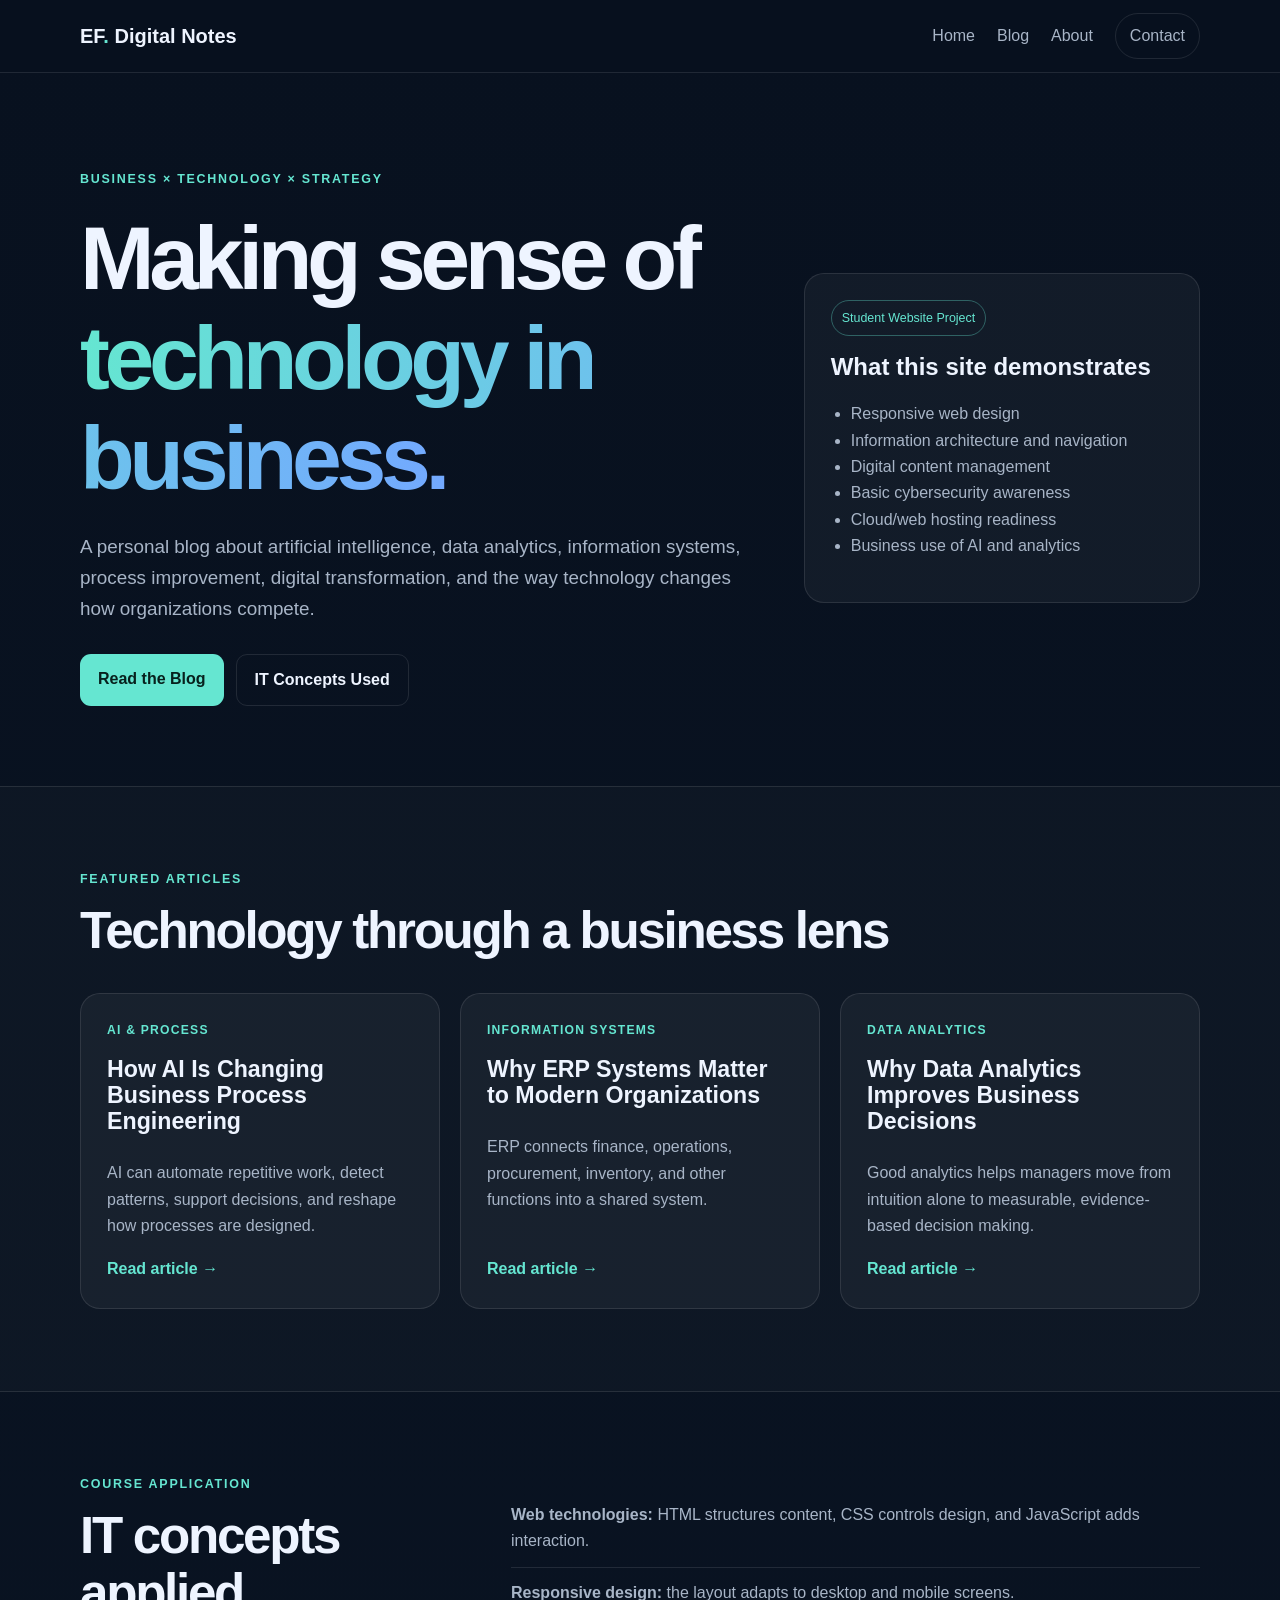
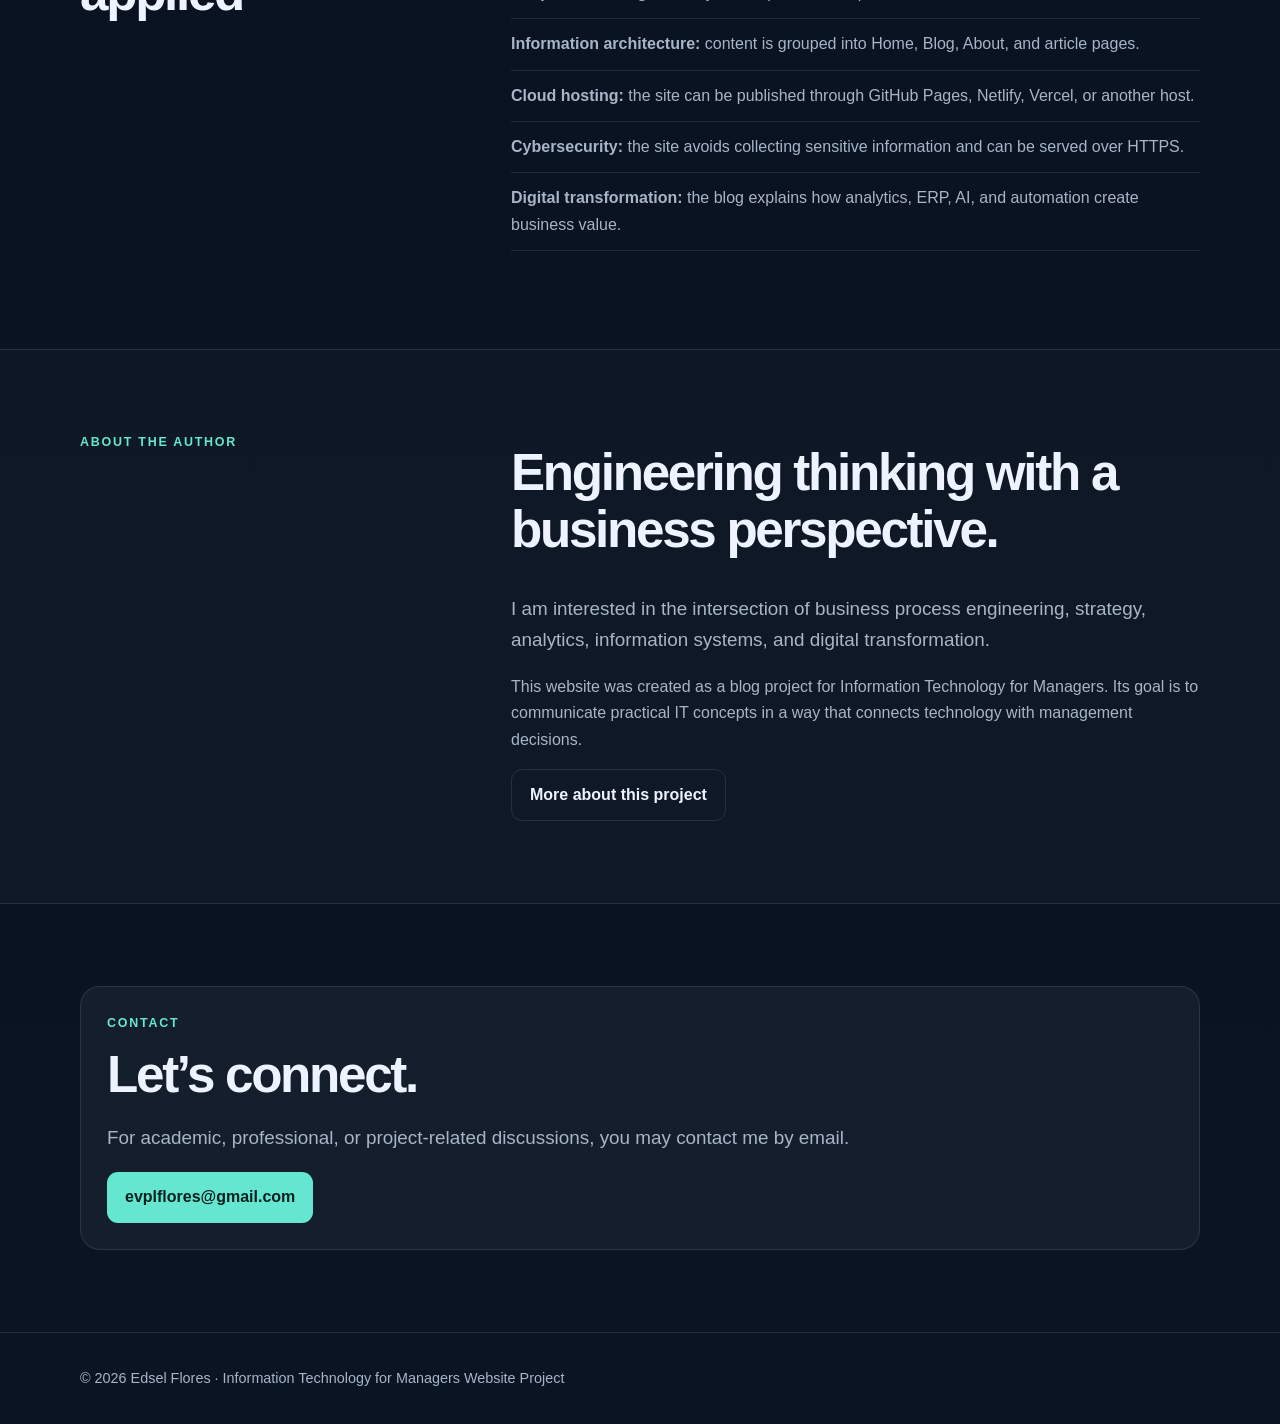
==== index.html @ a30484a8 "Add files via upload" ====
<!doctype html><html lang="en"><head><meta charset="utf-8"><meta name="viewport" content="width=device-width,initial-scale=1"><title>Edsel Flores | Business, Technology & Strategy</title><meta name="description" content="A personal blog on technology, analytics, information systems, and business strategy."><link rel="stylesheet" href="styles.css"></head><body><header><div class="container nav"><a class="brand" href="index.html">EF<span>.</span> Digital Notes</a><nav><a href="index.html">Home</a><a href="blog.html">Blog</a><a href="about.html">About</a><a class="cta" href="index.html#contact">Contact</a></nav></div></header>
<main>
<section class="hero"><div class="container hero-grid"><div><div class="kicker">BUSINESS × TECHNOLOGY × STRATEGY</div><h1>Making sense of <span>technology in business.</span></h1><p class="lead">A personal blog about artificial intelligence, data analytics, information systems, process improvement, digital transformation, and the way technology changes how organizations compete.</p><div class="buttons"><a class="btn primary" href="blog.html">Read the Blog</a><a class="btn secondary" href="#it-concepts">IT Concepts Used</a></div></div><div class="card hero-card"><div class="badge">Student Website Project</div><h2 style="margin-top:18px">What this site demonstrates</h2><ul><li>Responsive web design</li><li>Information architecture and navigation</li><li>Digital content management</li><li>Basic cybersecurity awareness</li><li>Cloud/web hosting readiness</li><li>Business use of AI and analytics</li></ul></div></div></section>
<section class="section alt"><div class="container"><div class="kicker">FEATURED ARTICLES</div><h2 class="section-title">Technology through a business lens</h2><div class="grid3">
<article class="card blog-card"><div class="meta">AI & PROCESS</div><h3>How AI Is Changing Business Process Engineering</h3><p>AI can automate repetitive work, detect patterns, support decisions, and reshape how processes are designed.</p><a class="read" href="articles/ai-process.html">Read article →</a></article>
<article class="card blog-card"><div class="meta">INFORMATION SYSTEMS</div><h3>Why ERP Systems Matter to Modern Organizations</h3><p>ERP connects finance, operations, procurement, inventory, and other functions into a shared system.</p><a class="read" href="articles/erp.html">Read article →</a></article>
<article class="card blog-card"><div class="meta">DATA ANALYTICS</div><h3>Why Data Analytics Improves Business Decisions</h3><p>Good analytics helps managers move from intuition alone to measurable, evidence-based decision making.</p><a class="read" href="articles/data-analytics.html">Read article →</a></article>
</div></div></section>
<section class="section" id="it-concepts"><div class="container two-col"><div><div class="kicker">COURSE APPLICATION</div><h2 class="section-title">IT concepts applied</h2></div><div><ul class="list-clean"><li><strong>Web technologies:</strong> HTML structures content, CSS controls design, and JavaScript adds interaction.</li><li><strong>Responsive design:</strong> the layout adapts to desktop and mobile screens.</li><li><strong>Information architecture:</strong> content is grouped into Home, Blog, About, and article pages.</li><li><strong>Cloud hosting:</strong> the site can be published through GitHub Pages, Netlify, Vercel, or another host.</li><li><strong>Cybersecurity:</strong> the site avoids collecting sensitive information and can be served over HTTPS.</li><li><strong>Digital transformation:</strong> the blog explains how analytics, ERP, AI, and automation create business value.</li></ul></div></div></section>
<section class="section alt"><div class="container two-col"><div class="kicker">ABOUT THE AUTHOR</div><div><h2 class="section-title">Engineering thinking with a business perspective.</h2><p class="lead">I am interested in the intersection of business process engineering, strategy, analytics, information systems, and digital transformation.</p><p style="color:var(--muted)">This website was created as a blog project for Information Technology for Managers. Its goal is to communicate practical IT concepts in a way that connects technology with management decisions.</p><a class="btn secondary" href="about.html">More about this project</a></div></div></section>
<section class="section" id="contact"><div class="container card"><div class="kicker">CONTACT</div><h2 class="section-title" style="margin-bottom:14px">Let’s connect.</h2><p class="lead">For academic, professional, or project-related discussions, you may contact me by email.</p><a class="btn primary" href="mailto:evplflores@gmail.com">evplflores@gmail.com</a></div></section>
</main><footer><div class="container">© 2026 Edsel Flores · Information Technology for Managers Website Project</div></footer><script src="script.js"></script></body></html>
---- styles.css ----
:root{--bg:#08111f;--panel:#111f33;--text:#eef4ff;--muted:#a8b5c7;--line:rgba(255,255,255,.10);--accent:#65e6d1;--accent2:#73a9ff;--max:1120px}
*{box-sizing:border-box}html{scroll-behavior:smooth}body{margin:0;font-family:Arial,Helvetica,sans-serif;background:linear-gradient(180deg,var(--bg),#0a1423);color:var(--text);line-height:1.65}a{color:inherit;text-decoration:none}.container{width:min(var(--max),calc(100% - 36px));margin:auto}
header{position:sticky;top:0;z-index:20;background:rgba(8,17,31,.92);backdrop-filter:blur(14px);border-bottom:1px solid var(--line)}.nav{min-height:72px;display:flex;align-items:center;justify-content:space-between;gap:20px}.brand{font-size:1.25rem;font-weight:800}.brand span{color:var(--accent)}nav{display:flex;gap:22px;align-items:center}nav a{color:var(--muted)}nav a:hover{color:#fff}.cta{border:1px solid var(--line);padding:9px 14px;border-radius:999px}
.hero{padding:96px 0 80px}.hero-grid{display:grid;grid-template-columns:1.35fr .8fr;gap:55px;align-items:center}.kicker{color:var(--accent);font-size:.78rem;font-weight:800;letter-spacing:.14em}h1,h2,h3{line-height:1.12;margin-top:0}h1{font-size:clamp(3rem,7vw,6.4rem);letter-spacing:-.06em;margin:18px 0 22px}h1 span{background:linear-gradient(90deg,var(--accent),var(--accent2));-webkit-background-clip:text;color:transparent}.lead{font-size:1.18rem;color:var(--muted);max-width:760px}
.buttons{display:flex;gap:12px;flex-wrap:wrap;margin-top:30px}.btn{display:inline-block;padding:12px 18px;border-radius:11px;font-weight:700}.primary{background:var(--accent);color:#07211d}.secondary{border:1px solid var(--line)}.card{background:rgba(255,255,255,.045);border:1px solid var(--line);border-radius:20px;padding:26px}.hero-card ul{padding-left:20px;color:var(--muted)}
.section{padding:82px 0}.alt{background:rgba(255,255,255,.018);border-block:1px solid var(--line)}.section-title{font-size:clamp(2.1rem,4vw,3.7rem);letter-spacing:-.045em;margin:12px 0 34px}.grid3{display:grid;grid-template-columns:repeat(3,1fr);gap:20px}.blog-card{display:flex;flex-direction:column;min-height:300px}.meta{color:var(--accent);font-size:.76rem;font-weight:800;letter-spacing:.1em}.blog-card h3{font-size:1.45rem;margin:16px 0 10px}.blog-card p{color:var(--muted)}.read{margin-top:auto;color:var(--accent);font-weight:700}
.two-col{display:grid;grid-template-columns:.7fr 1.3fr;gap:60px}.list-clean{list-style:none;padding:0}.list-clean li{padding:12px 0;border-bottom:1px solid var(--line);color:var(--muted)}footer{padding:34px 0;border-top:1px solid var(--line);color:var(--muted);font-size:.9rem}.article{padding:80px 0}.article-wrap{max-width:820px;margin:auto}.article h1{font-size:clamp(2.5rem,6vw,4.8rem)}.article h2{margin-top:38px;font-size:1.8rem}.article p,.article li{color:#c5d0df}.badge{display:inline-block;padding:7px 10px;border-radius:999px;border:1px solid rgba(101,230,209,.35);color:var(--accent);font-size:.78rem}.note{border-left:3px solid var(--accent);padding:14px 18px;background:rgba(101,230,209,.06);border-radius:8px;color:#dbe8f5}
@media(max-width:850px){.hero-grid,.two-col,.grid3{grid-template-columns:1fr}.hero{padding-top:70px}}@media(max-width:560px){nav a:not(.cta){display:none}.section{padding:64px 0}.hero{padding-bottom:55px}h1{font-size:3.2rem}}
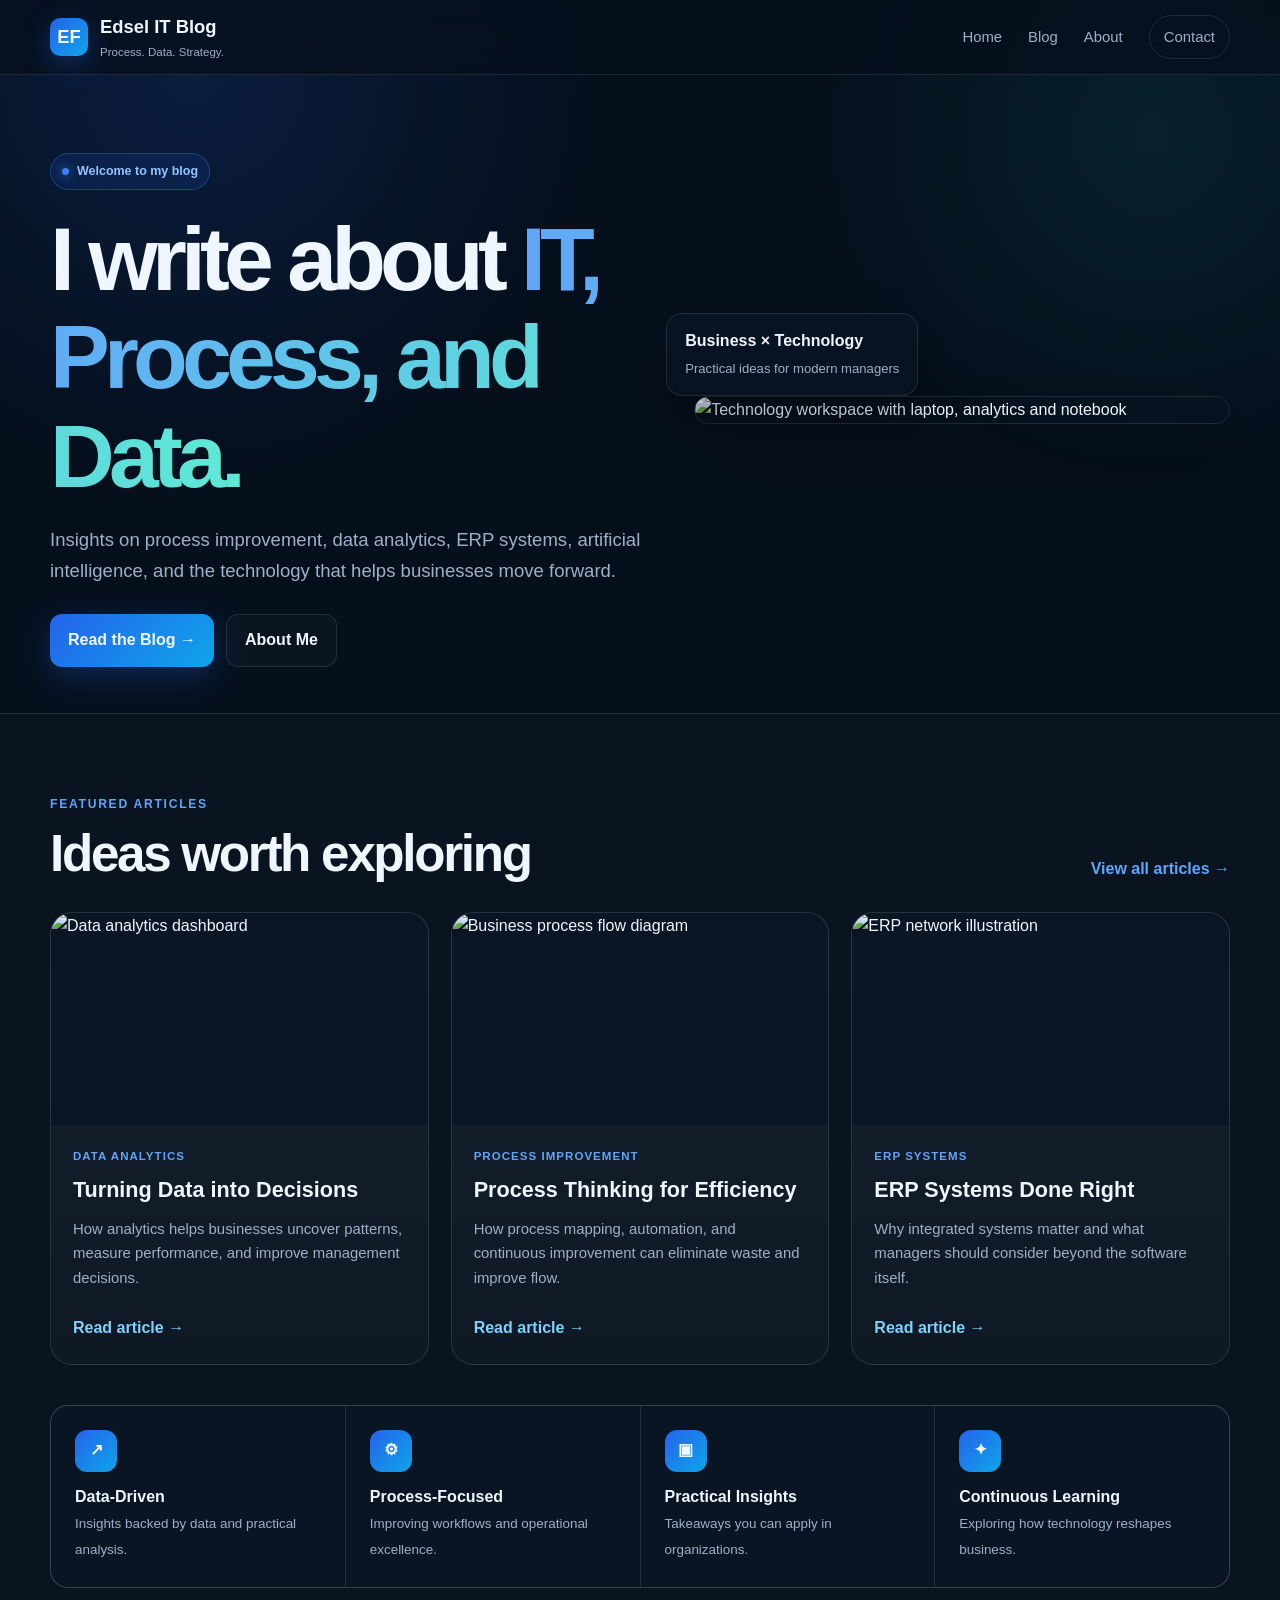
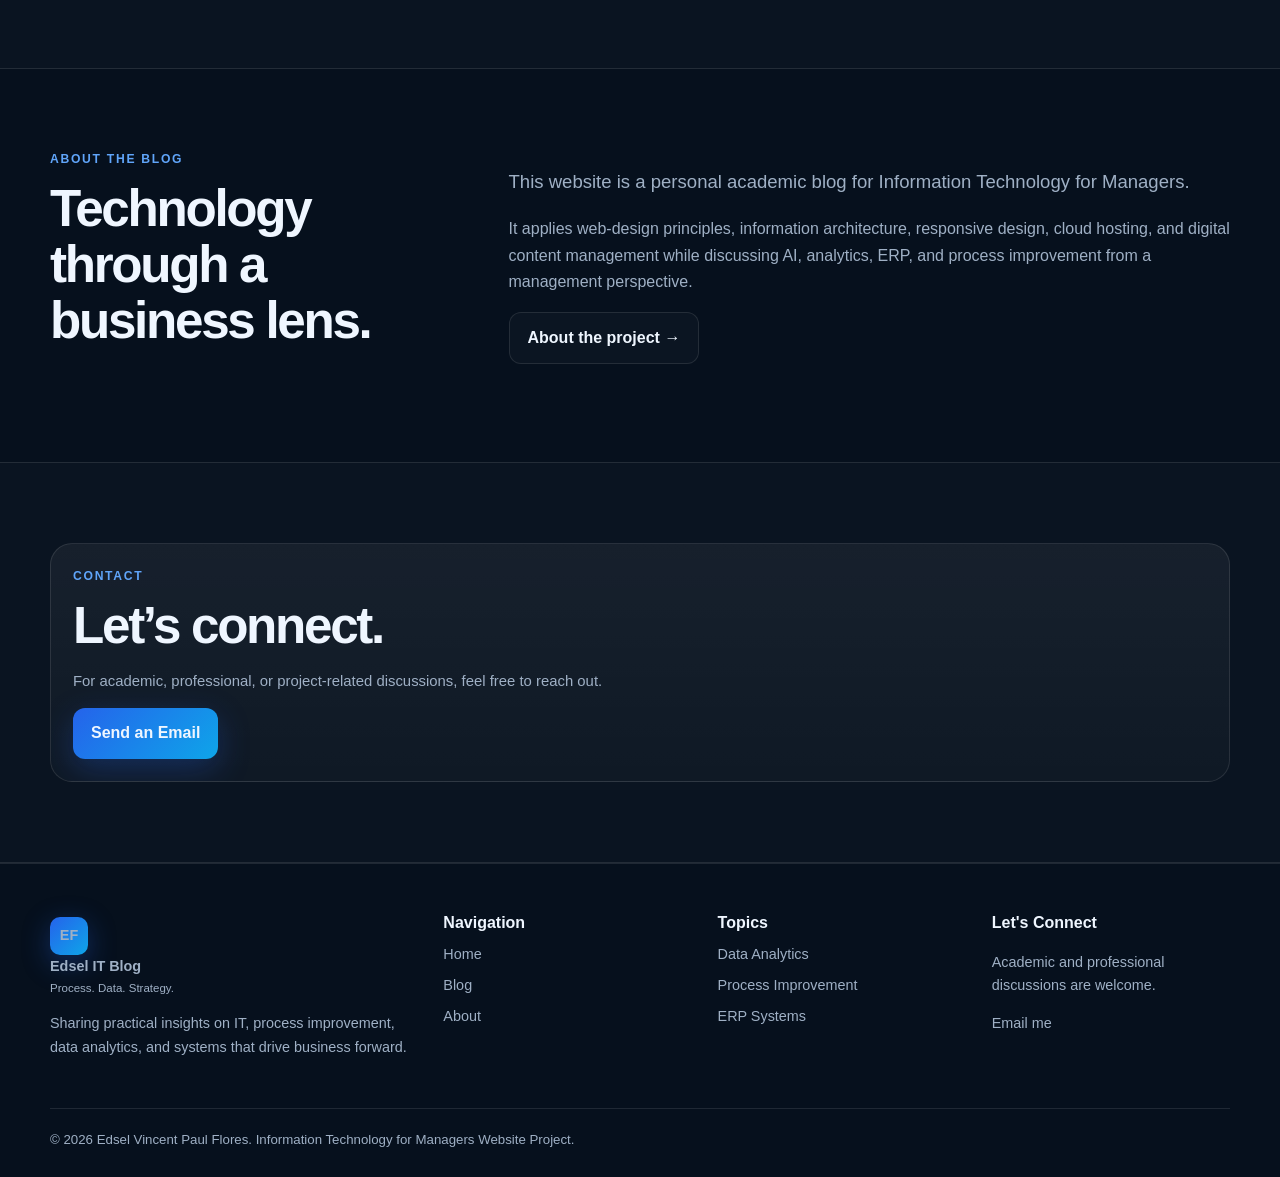
==== commit 14b9e540: "Add files via upload" ====
--- a/index.html
+++ b/index.html
@@ -1,12 +1,36 @@
-<!doctype html><html lang="en"><head><meta charset="utf-8"><meta name="viewport" content="width=device-width,initial-scale=1"><title>Edsel Flores | Business, Technology & Strategy</title><meta name="description" content="A personal blog on technology, analytics, information systems, and business strategy."><link rel="stylesheet" href="styles.css"></head><body><header><div class="container nav"><a class="brand" href="index.html">EF<span>.</span> Digital Notes</a><nav><a href="index.html">Home</a><a href="blog.html">Blog</a><a href="about.html">About</a><a class="cta" href="index.html#contact">Contact</a></nav></div></header>
+<!doctype html><html lang="en"><head><meta charset="utf-8"><meta name="viewport" content="width=device-width,initial-scale=1"><title>Edsel IT Blog | Process, Data & Strategy</title><meta name="description" content="A personal blog about IT, process improvement, data analytics, ERP systems and digital transformation."><link rel="stylesheet" href="styles.css"></head><body>
+<header><div class="container nav">
+<a class="brand" href="index.html"><span class="logo">EF</span><span>Edsel IT Blog<small>Process. Data. Strategy.</small></span></a>
+<nav><a href="index.html">Home</a><a href="blog.html">Blog</a><a href="about.html">About</a><a class="nav-cta" href="index.html#contact">Contact</a></nav>
+</div></header>
 <main>
-<section class="hero"><div class="container hero-grid"><div><div class="kicker">BUSINESS × TECHNOLOGY × STRATEGY</div><h1>Making sense of <span>technology in business.</span></h1><p class="lead">A personal blog about artificial intelligence, data analytics, information systems, process improvement, digital transformation, and the way technology changes how organizations compete.</p><div class="buttons"><a class="btn primary" href="blog.html">Read the Blog</a><a class="btn secondary" href="#it-concepts">IT Concepts Used</a></div></div><div class="card hero-card"><div class="badge">Student Website Project</div><h2 style="margin-top:18px">What this site demonstrates</h2><ul><li>Responsive web design</li><li>Information architecture and navigation</li><li>Digital content management</li><li>Basic cybersecurity awareness</li><li>Cloud/web hosting readiness</li><li>Business use of AI and analytics</li></ul></div></div></section>
-<section class="section alt"><div class="container"><div class="kicker">FEATURED ARTICLES</div><h2 class="section-title">Technology through a business lens</h2><div class="grid3">
-<article class="card blog-card"><div class="meta">AI & PROCESS</div><h3>How AI Is Changing Business Process Engineering</h3><p>AI can automate repetitive work, detect patterns, support decisions, and reshape how processes are designed.</p><a class="read" href="articles/ai-process.html">Read article →</a></article>
-<article class="card blog-card"><div class="meta">INFORMATION SYSTEMS</div><h3>Why ERP Systems Matter to Modern Organizations</h3><p>ERP connects finance, operations, procurement, inventory, and other functions into a shared system.</p><a class="read" href="articles/erp.html">Read article →</a></article>
-<article class="card blog-card"><div class="meta">DATA ANALYTICS</div><h3>Why Data Analytics Improves Business Decisions</h3><p>Good analytics helps managers move from intuition alone to measurable, evidence-based decision making.</p><a class="read" href="articles/data-analytics.html">Read article →</a></article>
+<section class="hero"><div class="container hero-grid">
+<div><div class="pill">Welcome to my blog</div><h1>I write about <span>IT, Process, and Data.</span></h1><p class="lead">Insights on process improvement, data analytics, ERP systems, artificial intelligence, and the technology that helps businesses move forward.</p><div class="buttons"><a class="btn primary" href="blog.html">Read the Blog →</a><a class="btn secondary" href="about.html">About Me</a></div></div>
+<div class="hero-visual"><img src="assets/hero-tech-workspace.svg" alt="Technology workspace with laptop, analytics and notebook"><div class="float-card"><strong>Business × Technology</strong><span>Practical ideas for modern managers</span></div></div>
+</div></section>
+
+<section class="section alt"><div class="container">
+<div class="section-head"><div><div class="kicker">FEATURED ARTICLES</div><h2 class="section-title" style="margin-bottom:0">Ideas worth exploring</h2></div><a href="blog.html">View all articles →</a></div>
+<div class="grid3">
+<article class="card"><img class="thumb" src="assets/analytics-visual.svg" alt="Data analytics dashboard"><div class="card-body"><div class="meta">DATA ANALYTICS</div><h3>Turning Data into Decisions</h3><p>How analytics helps businesses uncover patterns, measure performance, and improve management decisions.</p><a class="read" href="articles/data-analytics.html">Read article →</a></div></article>
+<article class="card"><img class="thumb" src="assets/process-visual.svg" alt="Business process flow diagram"><div class="card-body"><div class="meta">PROCESS IMPROVEMENT</div><h3>Process Thinking for Efficiency</h3><p>How process mapping, automation, and continuous improvement can eliminate waste and improve flow.</p><a class="read" href="articles/ai-process.html">Read article →</a></div></article>
+<article class="card"><img class="thumb" src="assets/erp-visual.svg" alt="ERP network illustration"><div class="card-body"><div class="meta">ERP SYSTEMS</div><h3>ERP Systems Done Right</h3><p>Why integrated systems matter and what managers should consider beyond the software itself.</p><a class="read" href="articles/erp.html">Read article →</a></div></article>
+</div>
+<div class="feature-strip">
+<div class="feature"><div class="feature-icon">↗</div><strong>Data-Driven</strong><span>Insights backed by data and practical analysis.</span></div>
+<div class="feature"><div class="feature-icon">⚙</div><strong>Process-Focused</strong><span>Improving workflows and operational excellence.</span></div>
+<div class="feature"><div class="feature-icon">▣</div><strong>Practical Insights</strong><span>Takeaways you can apply in organizations.</span></div>
+<div class="feature"><div class="feature-icon">✦</div><strong>Continuous Learning</strong><span>Exploring how technology reshapes business.</span></div>
 </div></div></section>
-<section class="section" id="it-concepts"><div class="container two-col"><div><div class="kicker">COURSE APPLICATION</div><h2 class="section-title">IT concepts applied</h2></div><div><ul class="list-clean"><li><strong>Web technologies:</strong> HTML structures content, CSS controls design, and JavaScript adds interaction.</li><li><strong>Responsive design:</strong> the layout adapts to desktop and mobile screens.</li><li><strong>Information architecture:</strong> content is grouped into Home, Blog, About, and article pages.</li><li><strong>Cloud hosting:</strong> the site can be published through GitHub Pages, Netlify, Vercel, or another host.</li><li><strong>Cybersecurity:</strong> the site avoids collecting sensitive information and can be served over HTTPS.</li><li><strong>Digital transformation:</strong> the blog explains how analytics, ERP, AI, and automation create business value.</li></ul></div></div></section>
-<section class="section alt"><div class="container two-col"><div class="kicker">ABOUT THE AUTHOR</div><div><h2 class="section-title">Engineering thinking with a business perspective.</h2><p class="lead">I am interested in the intersection of business process engineering, strategy, analytics, information systems, and digital transformation.</p><p style="color:var(--muted)">This website was created as a blog project for Information Technology for Managers. Its goal is to communicate practical IT concepts in a way that connects technology with management decisions.</p><a class="btn secondary" href="about.html">More about this project</a></div></div></section>
-<section class="section" id="contact"><div class="container card"><div class="kicker">CONTACT</div><h2 class="section-title" style="margin-bottom:14px">Let’s connect.</h2><p class="lead">For academic, professional, or project-related discussions, you may contact me by email.</p><a class="btn primary" href="mailto:evplflores@gmail.com">evplflores@gmail.com</a></div></section>
-</main><footer><div class="container">© 2026 Edsel Flores · Information Technology for Managers Website Project</div></footer><script src="script.js"></script></body></html>+
+<section class="section"><div class="container about-grid"><div><div class="kicker">ABOUT THE BLOG</div><h2 class="section-title">Technology through a business lens.</h2></div><div><p class="lead">This website is a personal academic blog for Information Technology for Managers.</p><p>It applies web-design principles, information architecture, responsive design, cloud hosting, and digital content management while discussing AI, analytics, ERP, and process improvement from a management perspective.</p><a class="btn secondary" href="about.html">About the project →</a></div></div></section>
+
+<section class="section alt" id="contact"><div class="container"><div class="card"><div class="card-body"><div class="kicker">CONTACT</div><h2 class="section-title" style="margin-bottom:12px">Let’s connect.</h2><p class="lead">For academic, professional, or project-related discussions, feel free to reach out.</p><a class="btn primary" href="mailto:evplflores@gmail.com">Send an Email</a></div></div></div></section>
+</main><footer><div class="container">
+<div class="footer-grid">
+<div><a class="brand" href="index.html"><span class="logo">EF</span><span>Edsel IT Blog<small>Process. Data. Strategy.</small></span></a><p>Sharing practical insights on IT, process improvement, data analytics, and systems that drive business forward.</p></div>
+<div><strong>Navigation</strong><a href="index.html">Home</a><a href="blog.html">Blog</a><a href="about.html">About</a></div>
+<div><strong>Topics</strong><a href="blog.html">Data Analytics</a><a href="blog.html">Process Improvement</a><a href="blog.html">ERP Systems</a></div>
+<div><strong>Let's Connect</strong><p>Academic and professional discussions are welcome.</p><a href="mailto:evplflores@gmail.com">Email me</a></div>
+</div><div class="copyright">© 2026 Edsel Vincent Paul Flores. Information Technology for Managers Website Project.</div>
+</div></footer><script src="script.js"></script></body></html>
--- a/styles.css
+++ b/styles.css
@@ -1,9 +1,30 @@
 
-:root{--bg:#08111f;--panel:#111f33;--text:#eef4ff;--muted:#a8b5c7;--line:rgba(255,255,255,.10);--accent:#65e6d1;--accent2:#73a9ff;--max:1120px}
-*{box-sizing:border-box}html{scroll-behavior:smooth}body{margin:0;font-family:Arial,Helvetica,sans-serif;background:linear-gradient(180deg,var(--bg),#0a1423);color:var(--text);line-height:1.65}a{color:inherit;text-decoration:none}.container{width:min(var(--max),calc(100% - 36px));margin:auto}
-header{position:sticky;top:0;z-index:20;background:rgba(8,17,31,.92);backdrop-filter:blur(14px);border-bottom:1px solid var(--line)}.nav{min-height:72px;display:flex;align-items:center;justify-content:space-between;gap:20px}.brand{font-size:1.25rem;font-weight:800}.brand span{color:var(--accent)}nav{display:flex;gap:22px;align-items:center}nav a{color:var(--muted)}nav a:hover{color:#fff}.cta{border:1px solid var(--line);padding:9px 14px;border-radius:999px}
-.hero{padding:96px 0 80px}.hero-grid{display:grid;grid-template-columns:1.35fr .8fr;gap:55px;align-items:center}.kicker{color:var(--accent);font-size:.78rem;font-weight:800;letter-spacing:.14em}h1,h2,h3{line-height:1.12;margin-top:0}h1{font-size:clamp(3rem,7vw,6.4rem);letter-spacing:-.06em;margin:18px 0 22px}h1 span{background:linear-gradient(90deg,var(--accent),var(--accent2));-webkit-background-clip:text;color:transparent}.lead{font-size:1.18rem;color:var(--muted);max-width:760px}
-.buttons{display:flex;gap:12px;flex-wrap:wrap;margin-top:30px}.btn{display:inline-block;padding:12px 18px;border-radius:11px;font-weight:700}.primary{background:var(--accent);color:#07211d}.secondary{border:1px solid var(--line)}.card{background:rgba(255,255,255,.045);border:1px solid var(--line);border-radius:20px;padding:26px}.hero-card ul{padding-left:20px;color:var(--muted)}
-.section{padding:82px 0}.alt{background:rgba(255,255,255,.018);border-block:1px solid var(--line)}.section-title{font-size:clamp(2.1rem,4vw,3.7rem);letter-spacing:-.045em;margin:12px 0 34px}.grid3{display:grid;grid-template-columns:repeat(3,1fr);gap:20px}.blog-card{display:flex;flex-direction:column;min-height:300px}.meta{color:var(--accent);font-size:.76rem;font-weight:800;letter-spacing:.1em}.blog-card h3{font-size:1.45rem;margin:16px 0 10px}.blog-card p{color:var(--muted)}.read{margin-top:auto;color:var(--accent);font-weight:700}
-.two-col{display:grid;grid-template-columns:.7fr 1.3fr;gap:60px}.list-clean{list-style:none;padding:0}.list-clean li{padding:12px 0;border-bottom:1px solid var(--line);color:var(--muted)}footer{padding:34px 0;border-top:1px solid var(--line);color:var(--muted);font-size:.9rem}.article{padding:80px 0}.article-wrap{max-width:820px;margin:auto}.article h1{font-size:clamp(2.5rem,6vw,4.8rem)}.article h2{margin-top:38px;font-size:1.8rem}.article p,.article li{color:#c5d0df}.badge{display:inline-block;padding:7px 10px;border-radius:999px;border:1px solid rgba(101,230,209,.35);color:var(--accent);font-size:.78rem}.note{border-left:3px solid var(--accent);padding:14px 18px;background:rgba(101,230,209,.06);border-radius:8px;color:#dbe8f5}
-@media(max-width:850px){.hero-grid,.two-col,.grid3{grid-template-columns:1fr}.hero{padding-top:70px}}@media(max-width:560px){nav a:not(.cta){display:none}.section{padding:64px 0}.hero{padding-bottom:55px}h1{font-size:3.2rem}}
+:root{
+ --bg:#06101d;--bg2:#0b1625;--panel:#0f1c2d;--text:#eff6ff;--muted:#9fb0c5;
+ --line:rgba(255,255,255,.10);--accent:#3b82f6;--accent2:#5eead4;--max:1180px;
+}
+*{box-sizing:border-box}html{scroll-behavior:smooth}
+body{margin:0;font-family:Inter,Arial,sans-serif;background:var(--bg);color:var(--text);line-height:1.65}
+body:before{content:"";position:fixed;inset:0;pointer-events:none;background:radial-gradient(circle at 15% 8%,rgba(37,99,235,.16),transparent 30%),radial-gradient(circle at 90% 15%,rgba(20,184,166,.10),transparent 25%);z-index:-1}
+a{color:inherit;text-decoration:none}.container{width:min(var(--max),calc(100% - 40px));margin:auto}
+header{position:sticky;top:0;z-index:40;background:rgba(6,16,29,.84);backdrop-filter:blur(16px);border-bottom:1px solid var(--line)}
+.nav{min-height:74px;display:flex;align-items:center;justify-content:space-between;gap:24px}
+.brand{display:flex;align-items:center;gap:12px;font-weight:800;font-size:1.15rem}.logo{width:38px;height:38px;border-radius:10px;display:grid;place-items:center;background:linear-gradient(135deg,#2563eb,#0ea5e9);box-shadow:0 8px 28px rgba(37,99,235,.35)}
+.brand small{display:block;color:var(--muted);font-weight:400;font-size:.72rem}
+nav{display:flex;gap:26px;align-items:center}nav a{color:var(--muted);font-size:.93rem}nav a:hover{color:#fff}.nav-cta{border:1px solid var(--line);padding:9px 14px;border-radius:999px}
+.hero{padding:78px 0 46px}.hero-grid{display:grid;grid-template-columns:1.05fr .95fr;gap:52px;align-items:center}
+.pill{display:inline-flex;align-items:center;gap:8px;padding:7px 11px;border:1px solid rgba(59,130,246,.35);background:rgba(37,99,235,.12);border-radius:999px;color:#93c5fd;font-size:.78rem;font-weight:700}
+.pill:before{content:"";width:7px;height:7px;border-radius:50%;background:#3b82f6;box-shadow:0 0 12px #3b82f6}
+h1,h2,h3{line-height:1.1;margin-top:0}h1{font-size:clamp(3.2rem,7vw,6.6rem);letter-spacing:-.065em;margin:20px 0 20px}h1 span{background:linear-gradient(90deg,#60a5fa,#5eead4);-webkit-background-clip:text;color:transparent}
+.lead{font-size:1.16rem;color:var(--muted);max-width:720px}.buttons{display:flex;gap:12px;flex-wrap:wrap;margin-top:28px}.btn{display:inline-flex;align-items:center;gap:10px;padding:12px 18px;border-radius:12px;font-weight:700}.primary{background:linear-gradient(135deg,#2563eb,#0ea5e9);box-shadow:0 10px 32px rgba(37,99,235,.28)}.secondary{border:1px solid var(--line);background:rgba(255,255,255,.025)}
+.hero-visual{position:relative}.hero-visual img{width:100%;display:block;border-radius:28px;border:1px solid var(--line);box-shadow:0 34px 90px rgba(0,0,0,.42)}.float-card{position:absolute;left:-28px;bottom:28px;background:rgba(9,20,35,.94);border:1px solid var(--line);border-radius:16px;padding:14px 18px;box-shadow:0 20px 45px rgba(0,0,0,.35)}.float-card strong{display:block}.float-card span{color:var(--muted);font-size:.82rem}
+.section{padding:80px 0}.alt{background:rgba(255,255,255,.018);border-block:1px solid var(--line)}.kicker{color:#60a5fa;font-size:.76rem;font-weight:800;letter-spacing:.14em}.section-title{font-size:clamp(2.2rem,4vw,4rem);letter-spacing:-.045em;margin:12px 0 32px}
+.section-head{display:flex;justify-content:space-between;align-items:end;gap:24px;margin-bottom:30px}.section-head a{color:#60a5fa;font-weight:700}
+.grid3{display:grid;grid-template-columns:repeat(3,1fr);gap:22px}.card{background:linear-gradient(180deg,rgba(255,255,255,.055),rgba(255,255,255,.025));border:1px solid var(--line);border-radius:22px;overflow:hidden;transition:.25s ease}.card:hover{transform:translateY(-5px);border-color:rgba(96,165,250,.35)}
+.thumb{aspect-ratio:16/9;width:100%;object-fit:cover;display:block;background:#0b1625}.card-body{padding:22px}.meta{color:#60a5fa;font-size:.72rem;font-weight:800;letter-spacing:.09em}.card h3{font-size:1.35rem;margin:12px 0 10px}.card p{color:var(--muted);font-size:.93rem}.read{display:inline-block;margin-top:10px;color:#7dd3fc;font-weight:700}
+.feature-strip{display:grid;grid-template-columns:repeat(4,1fr);gap:1px;margin-top:40px;border:1px solid var(--line);border-radius:18px;overflow:hidden;background:var(--line)}.feature{background:#0a1524;padding:24px}.feature-icon{width:42px;height:42px;border-radius:12px;background:linear-gradient(135deg,#2563eb,#0ea5e9);display:grid;place-items:center;margin-bottom:12px;font-weight:800}.feature strong{display:block}.feature span{color:var(--muted);font-size:.84rem}
+.about-grid{display:grid;grid-template-columns:.7fr 1.3fr;gap:70px}.about-grid p{color:var(--muted)}
+.article{padding:74px 0}.article-wrap{max-width:860px;margin:auto}.article-hero{width:100%;border-radius:24px;border:1px solid var(--line);margin:24px 0 30px}.article h1{font-size:clamp(2.7rem,6vw,5rem)}.article h2{margin-top:38px;font-size:1.8rem}.article p,.article li{color:#c3cfdd}.note{padding:18px 20px;border-left:3px solid #60a5fa;background:rgba(59,130,246,.08);border-radius:12px}
+footer{border-top:1px solid var(--line);padding:46px 0 26px}.footer-grid{display:grid;grid-template-columns:1.5fr 1fr 1fr 1fr;gap:36px}.footer-grid p,.footer-grid a{color:var(--muted);font-size:.9rem}.footer-grid a{display:block;margin:7px 0}.copyright{border-top:1px solid var(--line);margin-top:34px;padding-top:20px;color:var(--muted);font-size:.83rem}
+@media(max-width:900px){.hero-grid,.about-grid,.footer-grid{grid-template-columns:1fr}.grid3{grid-template-columns:1fr 1fr}.feature-strip{grid-template-columns:1fr 1fr}.float-card{left:16px}nav{gap:14px}}
+@media(max-width:620px){.container{width:min(var(--max),calc(100% - 28px))}.hero{padding-top:52px}.grid3,.feature-strip{grid-template-columns:1fr}.section-head{align-items:flex-start;flex-direction:column}nav a:not(.nav-cta){display:none}h1{font-size:3.4rem}.float-card{position:static;margin-top:12px}}
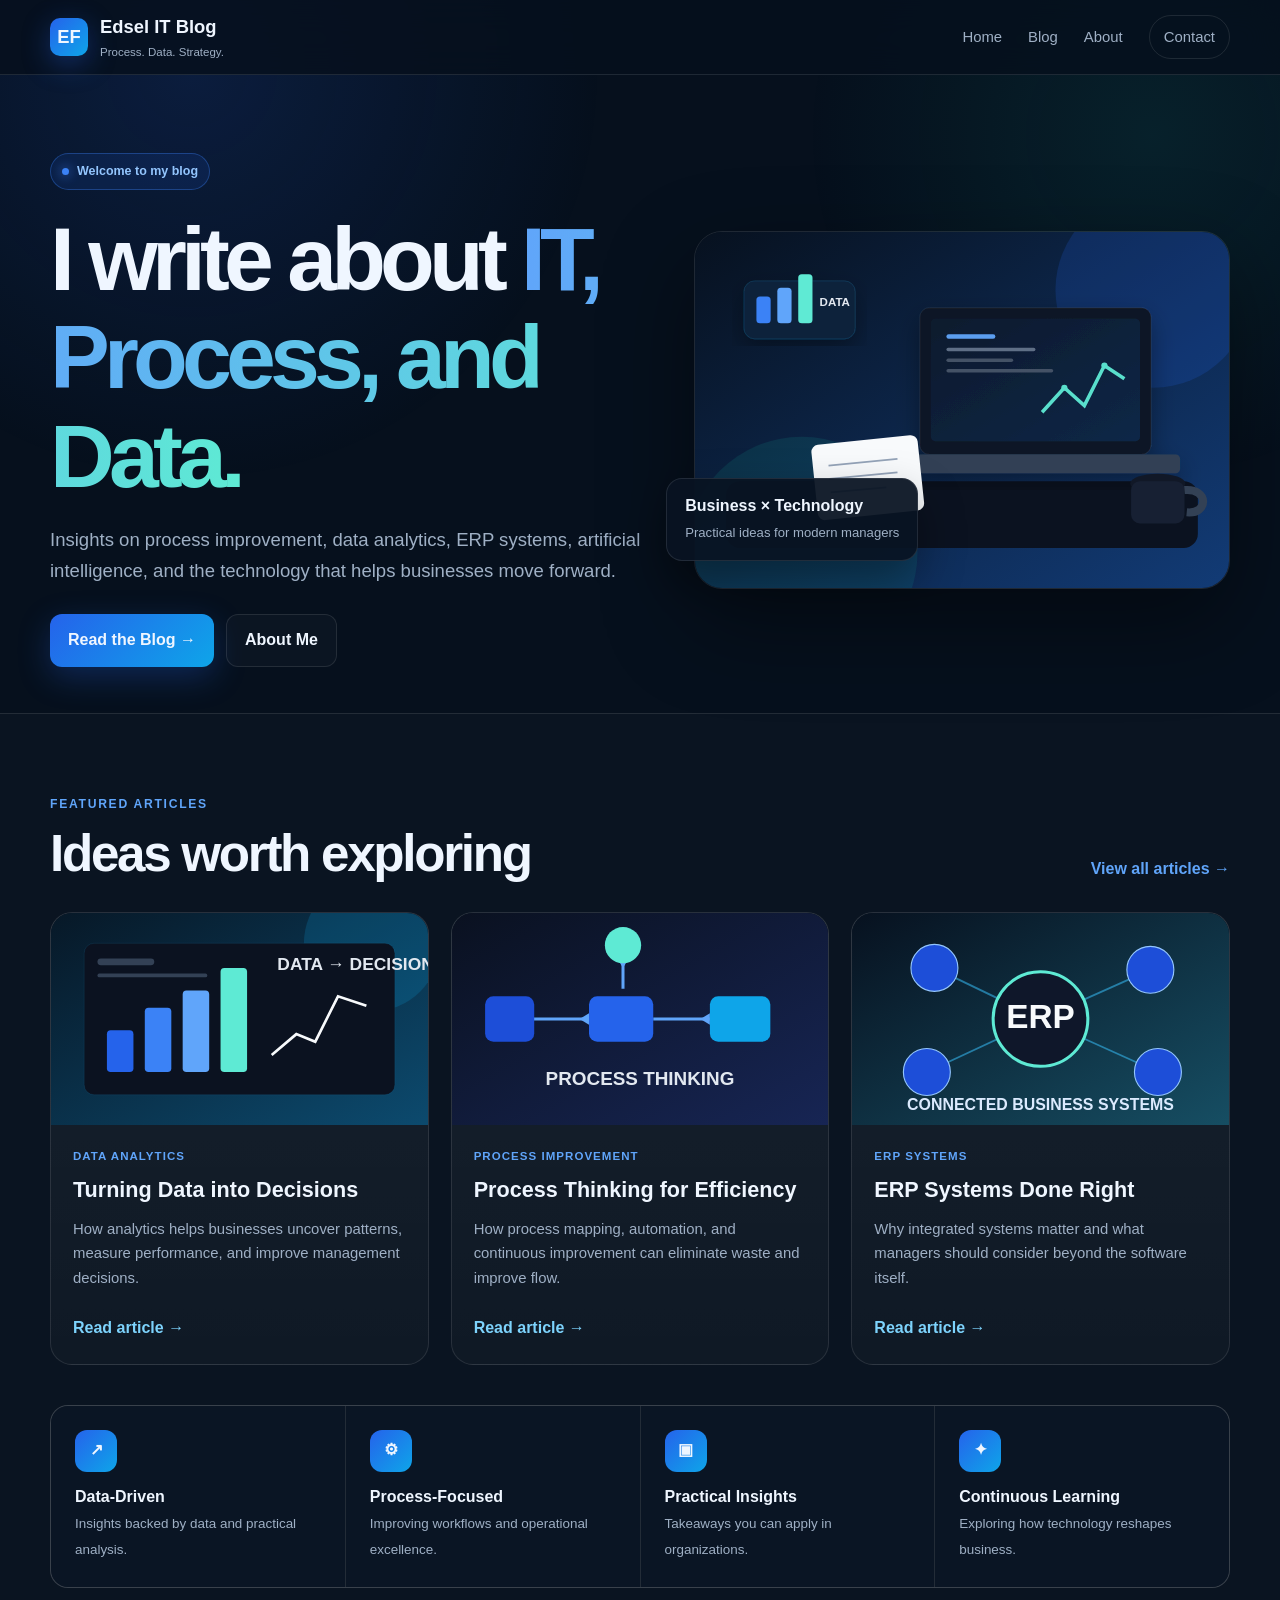
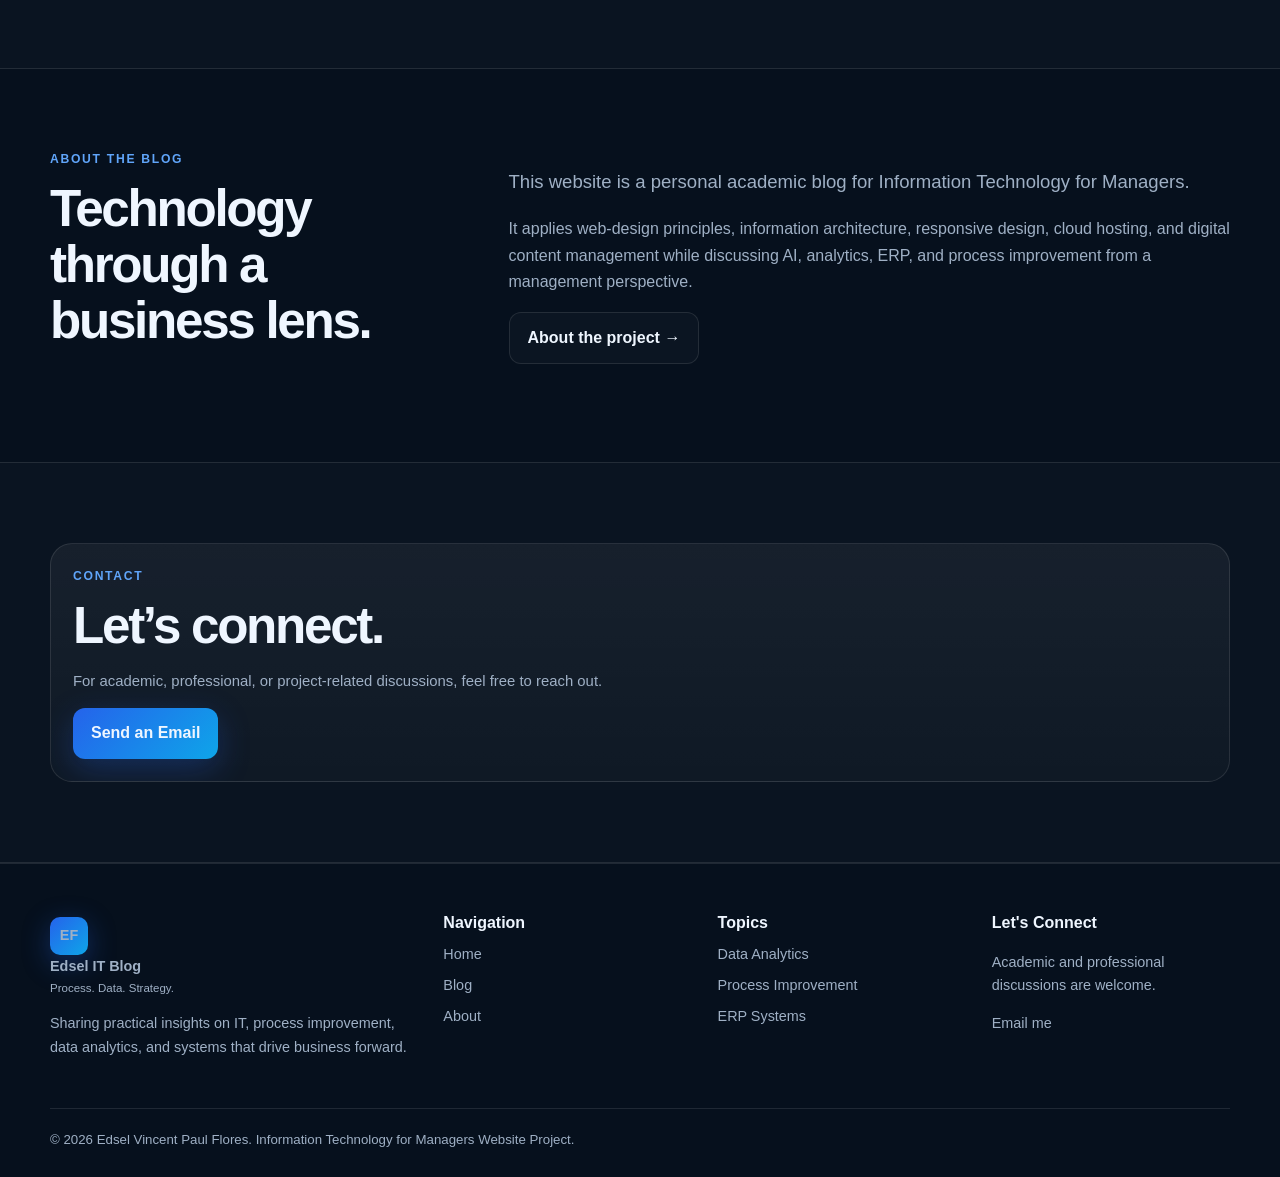
==== commit 52c2c507: "Add files via upload" ====
--- a/index.html
+++ b/index.html
@@ -6,15 +6,15 @@
 <main>
 <section class="hero"><div class="container hero-grid">
 <div><div class="pill">Welcome to my blog</div><h1>I write about <span>IT, Process, and Data.</span></h1><p class="lead">Insights on process improvement, data analytics, ERP systems, artificial intelligence, and the technology that helps businesses move forward.</p><div class="buttons"><a class="btn primary" href="blog.html">Read the Blog →</a><a class="btn secondary" href="about.html">About Me</a></div></div>
-<div class="hero-visual"><img src="assets/hero-tech-workspace.svg" alt="Technology workspace with laptop, analytics and notebook"><div class="float-card"><strong>Business × Technology</strong><span>Practical ideas for modern managers</span></div></div>
+<div class="hero-visual"><img src="hero-tech-workspace.svg" alt="Technology workspace with laptop, analytics and notebook"><div class="float-card"><strong>Business × Technology</strong><span>Practical ideas for modern managers</span></div></div>
 </div></section>
 
 <section class="section alt"><div class="container">
 <div class="section-head"><div><div class="kicker">FEATURED ARTICLES</div><h2 class="section-title" style="margin-bottom:0">Ideas worth exploring</h2></div><a href="blog.html">View all articles →</a></div>
 <div class="grid3">
-<article class="card"><img class="thumb" src="assets/analytics-visual.svg" alt="Data analytics dashboard"><div class="card-body"><div class="meta">DATA ANALYTICS</div><h3>Turning Data into Decisions</h3><p>How analytics helps businesses uncover patterns, measure performance, and improve management decisions.</p><a class="read" href="articles/data-analytics.html">Read article →</a></div></article>
-<article class="card"><img class="thumb" src="assets/process-visual.svg" alt="Business process flow diagram"><div class="card-body"><div class="meta">PROCESS IMPROVEMENT</div><h3>Process Thinking for Efficiency</h3><p>How process mapping, automation, and continuous improvement can eliminate waste and improve flow.</p><a class="read" href="articles/ai-process.html">Read article →</a></div></article>
-<article class="card"><img class="thumb" src="assets/erp-visual.svg" alt="ERP network illustration"><div class="card-body"><div class="meta">ERP SYSTEMS</div><h3>ERP Systems Done Right</h3><p>Why integrated systems matter and what managers should consider beyond the software itself.</p><a class="read" href="articles/erp.html">Read article →</a></div></article>
+<article class="card"><img class="thumb" src="analytics-visual.svg" alt="Data analytics dashboard"><div class="card-body"><div class="meta">DATA ANALYTICS</div><h3>Turning Data into Decisions</h3><p>How analytics helps businesses uncover patterns, measure performance, and improve management decisions.</p><a class="read" href="articles/data-analytics.html">Read article →</a></div></article>
+<article class="card"><img class="thumb" src="process-visual.svg" alt="Business process flow diagram"><div class="card-body"><div class="meta">PROCESS IMPROVEMENT</div><h3>Process Thinking for Efficiency</h3><p>How process mapping, automation, and continuous improvement can eliminate waste and improve flow.</p><a class="read" href="articles/ai-process.html">Read article →</a></div></article>
+<article class="card"><img class="thumb" src="erp-visual.svg" alt="ERP network illustration"><div class="card-body"><div class="meta">ERP SYSTEMS</div><h3>ERP Systems Done Right</h3><p>Why integrated systems matter and what managers should consider beyond the software itself.</p><a class="read" href="articles/erp.html">Read article →</a></div></article>
 </div>
 <div class="feature-strip">
 <div class="feature"><div class="feature-icon">↗</div><strong>Data-Driven</strong><span>Insights backed by data and practical analysis.</span></div>
